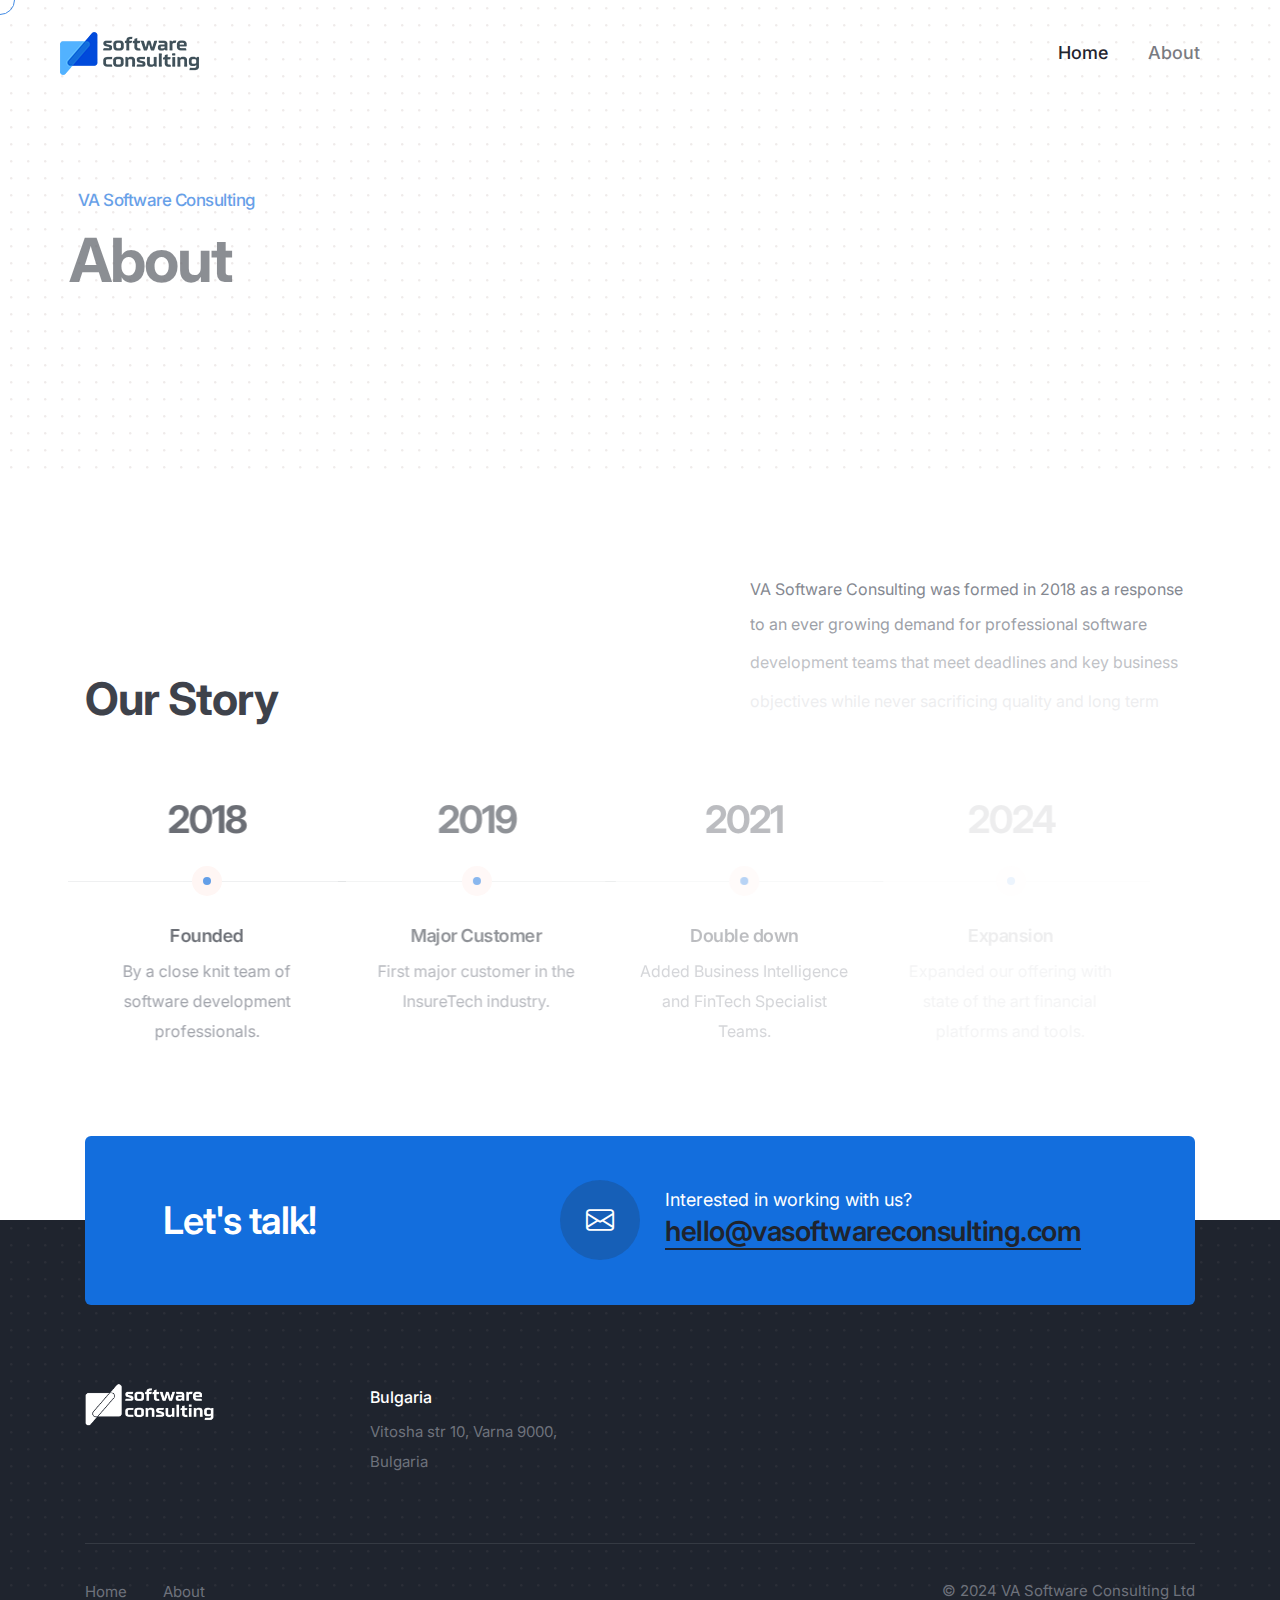
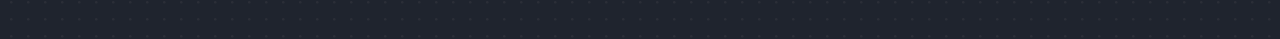
==== about.html @ 4ef5925b "Initial commit" ====
﻿<!doctype html>
<html class="no-js" lang="en">
    <head>
        <title>VA Software Consulting - software development services</title>
        <meta charset="utf-8">
        <meta http-equiv="X-UA-Compatible" content="IE=edge" />
        <meta name="author" content="VA Software Consulting">
        <meta name="viewport" content="width=device-width,initial-scale=1.0" />
        <meta name="description" content="VA Software Consulting.">
        <!-- favicon icon -->
        <link rel="shortcut icon" href="images/favicon.png">
        <link rel="apple-touch-icon" href="images/apple-touch-icon-57x57.png">
        <link rel="apple-touch-icon" sizes="72x72" href="images/apple-touch-icon-72x72.png">
        <link rel="apple-touch-icon" sizes="114x114" href="images/apple-touch-icon-114x114.png">
        <!-- google fonts preconnect -->
        <link rel="preconnect" href="https://fonts.googleapis.com" crossorigin>
        <link rel="preconnect" href="https://fonts.gstatic.com" crossorigin>
        <!-- style sheets and font icons  -->
        <link rel="stylesheet" href="css/vendors.min.css"/>
        <link rel="stylesheet" href="css/icon.min.css"/>
        <link rel="stylesheet" href="css/style.css"/>
        <link rel="stylesheet" href="css/responsive.css"/>
        <link rel="stylesheet" href="css/marketing.css" />
    </head>
    <body data-mobile-nav-style="classic" class="custom-cursor"> 
        <!-- start cursor -->
        <div class="cursor-page-inner">
            <div class="circle-cursor circle-cursor-inner"></div>
            <div class="circle-cursor circle-cursor-outer"></div>
        </div>
        <!-- end cursor -->
        <!-- start header -->
        <header>
            <!-- start navigation -->
            <nav class="navbar navbar-expand-lg header-light header-transparent bg-transparent disable-fixed">
                <div class="container-fluid">
                    <div class="col-auto col-lg-2 me-lg-0 me-auto">
                        <a class="navbar-brand" href="index.html">
                            <img src="images/logo-black.png" data-at2x="images/logo-black@2x.png" alt="" class="default-logo">
                            <img src="images/logo-black.png" data-at2x="images/logo-black@2x.png" alt="" class="alt-logo">
                            <img src="images/logo-black.png" data-at2x="images/logo-black@2x.png" alt="" class="mobile-logo">
                        </a>
                    </div>
                    <div class="col-auto menu-order position-static">
                        <button class="navbar-toggler float-start" type="button" data-bs-toggle="collapse" data-bs-target="#navbarNav" aria-controls="navbarNav" aria-label="Toggle navigation">
                            <span class="navbar-toggler-line"></span>
                            <span class="navbar-toggler-line"></span>
                            <span class="navbar-toggler-line"></span>
                            <span class="navbar-toggler-line"></span>
                        </button>
                        <div class="collapse navbar-collapse" id="navbarNav"> 
                            <ul class="navbar-nav"> 
                                <li class="nav-item"><a href="index.html" class="nav-link">Home</a></li>
                                <li class="nav-item"><a href="about.html" class="nav-link">About</a></li>
                            </ul>
                        </div>
                    </div>
                </div>
            </nav>
            <!-- end navigation -->
        </header>
        <!-- end header -->
        <!-- start page title -->
        <section class="background-position-center-top page-title-big-typography ipad-top-space-margin xs-py-0" style="background-image: url('images/dot.svg')" data-anime='{ "opacity": [0, 1], "easing": "easeOutQuad" }'>
            <div class="container">
                <div class="row align-items-center extra-small-screen">
                    <div class="col-9 col-xl-4 col-sm-6 position-relative page-title-extra-small" data-anime='{ "el": "childs", "opacity": [0, 1], "translateX": [-50, 0], "duration": 800, "delay": 0, "staggervalue": 150, "easing": "easeOutQuad" }'>
                        <h1 class="mb-20px text-base-color fw-500 ls-minus-05px">VA Software Consulting</h1>
                        <h2 class="fw-700 text-dark-gray mb-0 ls-minus-2px sm-ls-minus-1px">About</h2>
                    </div>
                </div>
            </div>
        </section>
        <!-- end page title --> 
        <!-- start section -->
        <section class="overlap-height overflow-hidden">
            <div class="container overlap-gap-section">
                <div class="row justify-content-center align-items-end mb-7 sm-mb-9">
                    <div class="col-xl-6 col-lg-7 md-mb-20px" data-anime='{ "el": "childs", "translateY": [30, 0], "opacity": [0,1], "duration": 800, "delay": 0, "staggervalue": 150, "easing": "easeOutQuad" }'>
                        <h3 class="fw-700 text-dark-gray ls-minus-1px mb-0 w-90 md-w-100">Our Story</h3>
                    </div>
                    <div class="col-lg-5 offset-xl-1 last-paragraph-no-margin" data-anime='{"el": "lines", "translateY": [30, 0], "opacity": [0,1], "duration": 800, "delay": 0, "staggervalue": 150, "easing": "easeOutQuad" }'>
                        <p>VA Software Consulting was formed in 2018 as a response to an ever growing demand for professional software development teams that meet deadlines and key business objectives while never sacrificing quality and long term maintainability of software.</p>
                    </div>
                </div>
                <div class="row row-cols-1 row-cols-lg-4 row-cols-sm-2 g-0 justify-content-center" data-anime='{ "el": "childs", "translateX": [-50, 0], "opacity": [0,1], "duration": 1200, "delay": 0, "staggervalue": 150, "easing": "easeOutQuad" }'>
                    <!-- start process step item -->
                    <div class="col process-step-style-06 text-center last-paragraph-no-margin hover-box md-mb-50px">
                        <h4 class="d-block text-dark-gray mb-0 fw-700 ls-minus-2px">2018</h4>
                        <div class="process-step-icon-box position-relative mt-25px mb-25px">
                            <span class="progress-step-separator bg-dark-gray w-100 separator-line-1px opacity-1"></span>
                            <div class="step-box d-flex align-items-center justify-content-center bg-light-red-grey border-radius-100 mx-auto w-30px h-30px">
                                <span class="w-8px h-8px bg-base-color border-radius-100"></span>
                            </div>
                        </div>
                        <span class="d-inline-block alt-font fw-600 text-dark-gray fs-18 mb-5px ls-minus-05px">Founded</span>
                        <p class="w-75 sm-w-85 d-inline-block">By a close knit team of software development professionals.</p>
                    </div>
                    <!-- end process step item -->
                    <!-- start process step item -->
                    <div class="col process-step-style-06 text-center last-paragraph-no-margin hover-box md-mb-50px">
                        <h4 class="d-block text-dark-gray mb-0 fw-700 ls-minus-2px">2019</h4>
                        <div class="process-step-icon-box position-relative mt-25px mb-25px">
                            <span class="progress-step-separator bg-dark-gray w-100 separator-line-1px opacity-1"></span>
                            <div class="step-box d-flex align-items-center justify-content-center bg-light-red-grey border-radius-100 mx-auto w-30px h-30px">
                                <span class="w-8px h-8px bg-base-color border-radius-100"></span>
                            </div>
                        </div>
                        <span class="d-inline-block alt-font fw-600 text-dark-gray fs-18 mb-5px ls-minus-05px">Major Customer</span>
                        <p class="w-75 sm-w-85 d-inline-block">First major customer in the InsureTech industry.</p>
                    </div>
                    <!-- end process step item -->
                    <!-- start process step item -->
                    <div class="col process-step-style-06 text-center last-paragraph-no-margin hover-box xs-mb-50px">
                        <h4 class="d-block text-dark-gray mb-0 fw-700 ls-minus-2px">2021</h4>
                        <div class="process-step-icon-box position-relative mt-25px mb-25px">
                            <span class="progress-step-separator bg-dark-gray w-100 separator-line-1px opacity-1"></span>
                            <div class="step-box d-flex align-items-center justify-content-center bg-light-red-grey border-radius-100 mx-auto w-30px h-30px">
                                <span class="w-8px h-8px bg-base-color border-radius-100"></span>
                            </div>
                        </div>
                        <span class="d-inline-block alt-font fw-600 text-dark-gray fs-18 mb-5px ls-minus-05px">Double down</span>
                        <p class="w-75 sm-w-85 d-inline-block">Added Business Intelligence and FinTech Specialist Teams.</p>
                    </div>
                    <!-- end process step item -->
                    <!-- start process step item -->
                    <div class="col process-step-style-06 text-center last-paragraph-no-margin hover-box">
                        <h4 class="d-block text-dark-gray mb-0 fw-700 ls-minus-2px">2024</h4>
                        <div class="process-step-icon-box position-relative mt-25px mb-25px">
                            <span class="progress-step-separator bg-dark-gray w-100 separator-line-1px opacity-1"></span>
                            <div class="step-box d-flex align-items-center justify-content-center bg-light-red-grey border-radius-100 mx-auto w-30px h-30px">
                                <span class="w-8px h-8px bg-base-color border-radius-100"></span>
                            </div>
                        </div>
                        <span class="d-inline-block alt-font fw-600 text-dark-gray fs-18 mb-5px ls-minus-05px">Expansion</span>
                        <p class="w-75 sm-w-85 d-inline-block">Expanded our offering with state of the art financial platforms and tools.</p>
                    </div>
                    <!-- end process step item -->
                </div>
            </div>
        </section>
        <!-- end section -->
        <!-- start footer -->
        <footer class="bg-dark-gray background-position-center-top" style="background-image: url('images/footer-dot.svg')"> 
            <div class="container overlap-section">
                <div class="row g-0 justify-content-center align-items-center bg-base-color border-radius-6px ps-7 pe-7 pt-4 pb-4 lg-p-30px sm-p-20px mb-7">
                    <div class="col-lg-4 col-md-9 text-center text-lg-start md-mb-10px">
                        <h4 class="text-white fw-600 mb-0 ls-minus-1px">Let's talk!</h4>
                    </div>
                    <div class="col-auto col-lg-7 icon-with-text-style-08 offset-lg-1">
                        <div class="feature-box feature-box-left-icon-middle overflow-hidden">
                            <div class="feature-box-icon feature-box-icon-rounded w-80px h-80px rounded-circle bg-dark-gray-transparent-light me-25px lg-me-20px">
                                <i class="bi bi-envelope icon-very-medium text-white"></i>
                            </div>
                            <div class="feature-box-content last-paragraph-no-margin">
                                <span class="text-white fs-18 lh-22 mb-5px d-block">Interested in working with us?</span>
                                <h6 class="d-inline-block fw-600 mb-0"><a href="mailto:hello@domain.com" class="text-dark-gray text-decoration-line-bottom-medium text-white-hover">hello@vasoftwareconsulting.com</a></h6> 
                            </div>
                        </div>
                    </div>
                </div>
            </div>
            <div class="container footer-dark text-center text-sm-start"> 
                <div class="row mb-5 sm-mb-30px">
                    <!-- start footer column -->
                    <div class="col-lg-3 col-md-4 col-sm-6 d-flex flex-column last-paragraph-no-margin md-mb-35px">
                        <a href="index.html" class="footer-logo mb-25px xs-mb-20px d-inline-block">
                            <img src="images/logo-white.png" data-at2x="images/logo-white@2x.png" alt="">
                        </a>
                    </div>
                    <!-- end footer column -->  
                    <!-- start footer column -->
                    <div class="col-lg-3 col-md-4 col-sm-6 last-paragraph-no-margin md-mb-35px"> 
                        <span class="fs-16 fw-500 d-block text-white mb-5px">Bulgaria</span>
                        <p class="w-85 lg-w-95 xs-w-60 xs-mx-auto mb-10px">Vitosha str 10, Varna 9000, Bulgaria</p> 
                    </div>
                    <!-- end footer column -->
                </div> 
                <div class="row align-items-center footer-bottom border-top border-color-transparent-white-light pt-30px g-0">
                    <!-- start footer menu -->
                    <div class="col-lg-8 ps-0 text-center text-lg-start md-mb-10px"> 
                        <ul class="footer-navbar fs-15 lh-normal"> 
                            <li class="nav-item active"><a href="index.html" class="nav-link ps-0">Home</a></li>
                            <li class="nav-item"><a href="about.html" class="nav-link">About</a></li>
                        </ul>
                    </div> 
                    <!-- end footer menu -->
                    <!-- start copyright -->
                    <div class="col-lg-4 last-paragraph-no-margin text-center text-lg-end">
                        <p class="fs-15">&copy; 2024 VA Software Consulting Ltd</p>
                    </div>
                    <!-- start copyright -->
                </div>
            </div>    
        </footer>
        <!-- end footer -->
         <!-- start scroll progress -->
        <div class="scroll-progress d-none d-xxl-block">
          <a href="#" class="scroll-top" aria-label="scroll">
            <span class="scroll-text">Scroll</span><span class="scroll-line"><span class="scroll-point"></span></span>
          </a>
        </div>
        <!-- end scroll progress -->
        <!-- javascript libraries -->
        <script type="text/javascript" src="js/jquery.js"></script>
        <script type="text/javascript" src="js/vendors.min.js"></script>
        <script type="text/javascript" src="js/main.js"></script>
    </body>
</html>
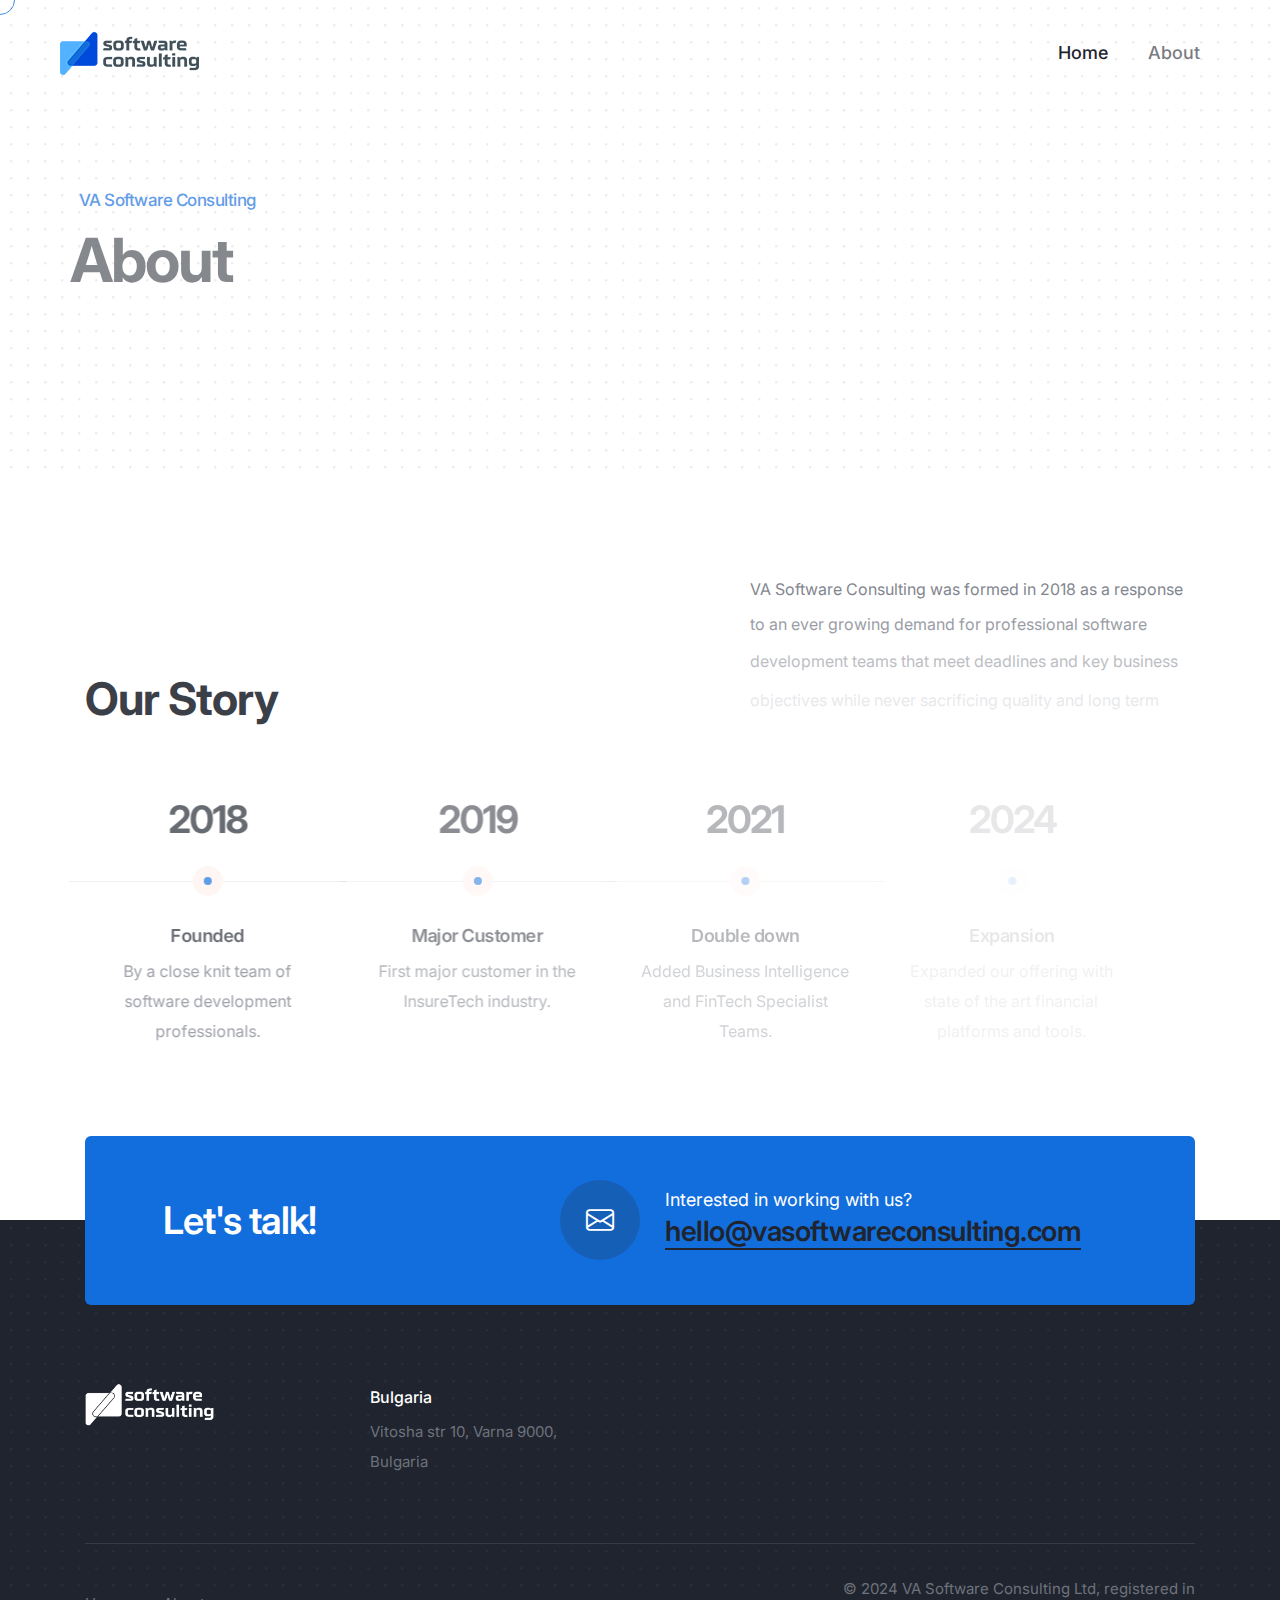
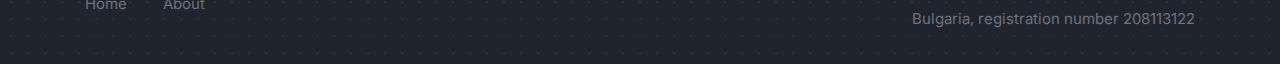
==== commit 34a6e554: "Add registration number" ====
--- a/about.html
+++ b/about.html
@@ -187,7 +187,7 @@
                     <!-- end footer menu -->
                     <!-- start copyright -->
                     <div class="col-lg-4 last-paragraph-no-margin text-center text-lg-end">
-                        <p class="fs-15">&copy; 2024 VA Software Consulting Ltd</p>
+                        <p class="fs-15">&copy; 2024 VA Software Consulting Ltd, registered in Bulgaria, registration number 208113122</p>
                     </div>
                     <!-- start copyright -->
                 </div>
